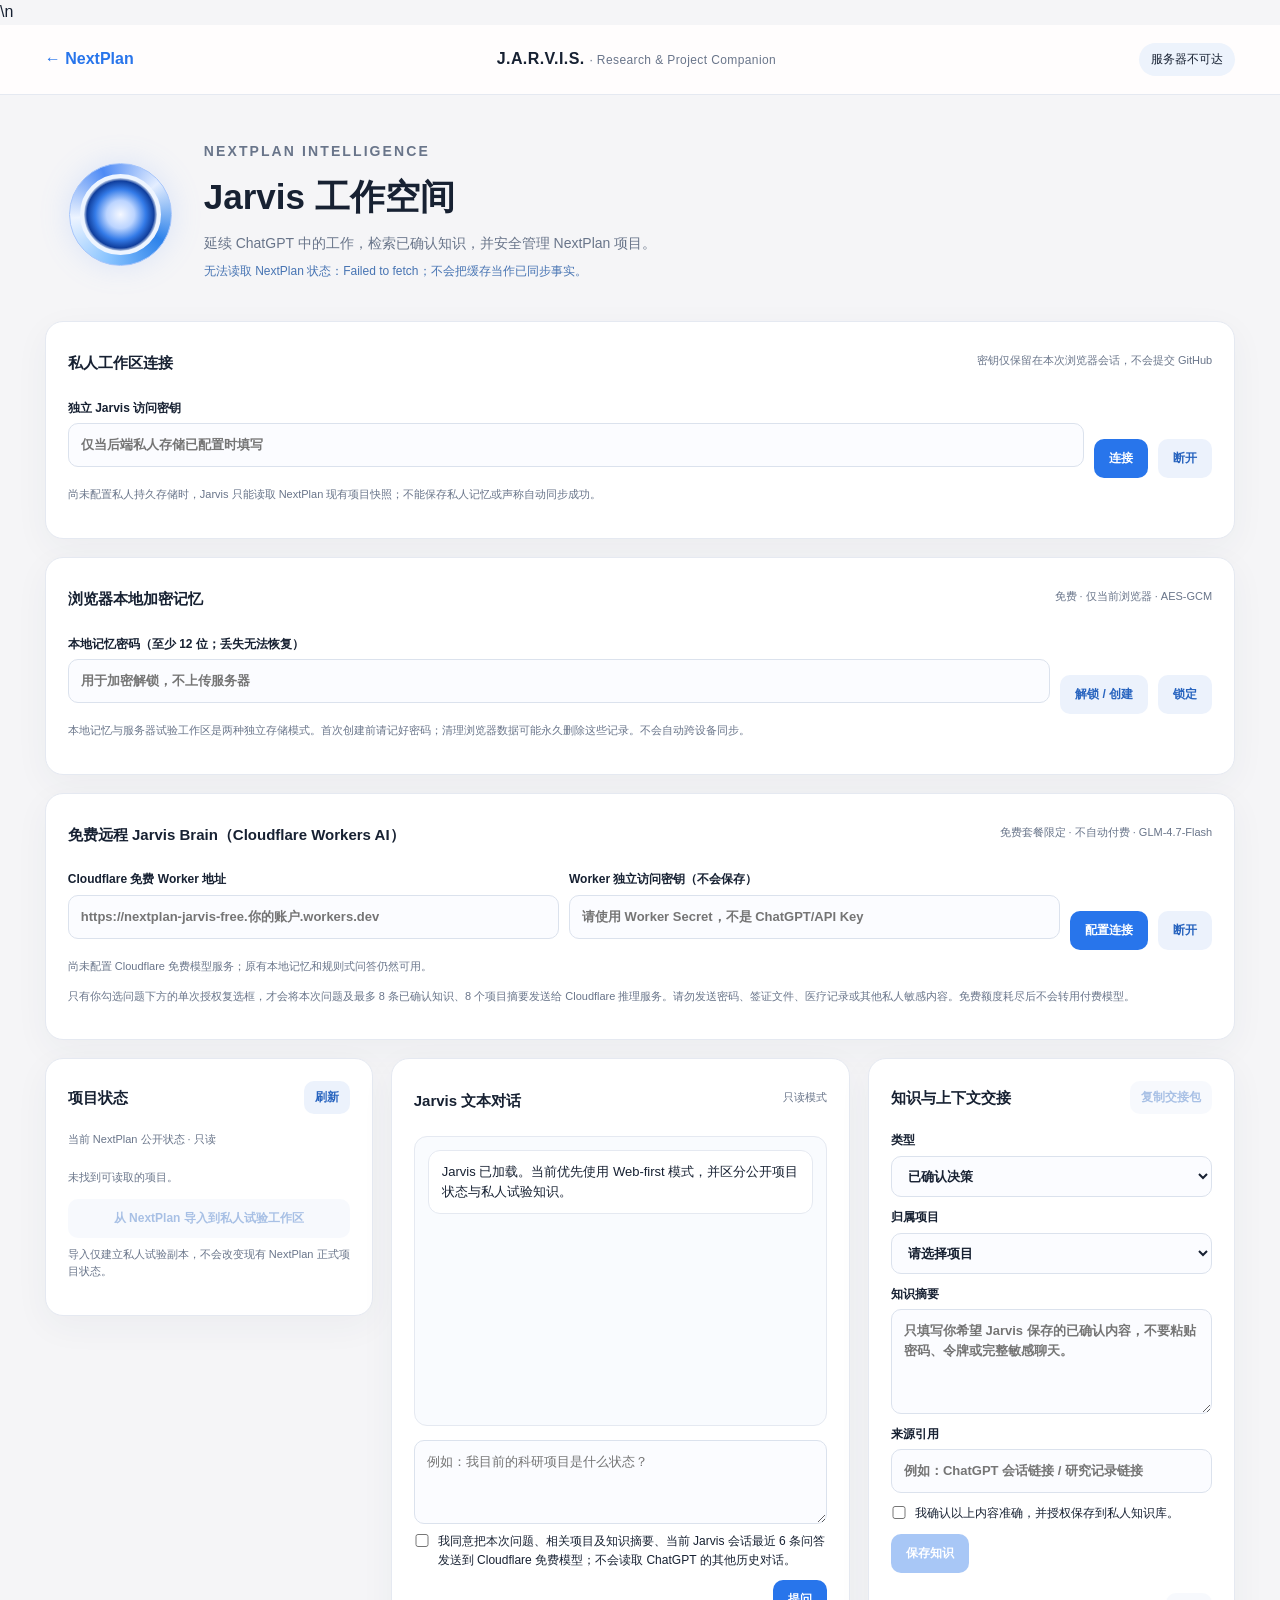
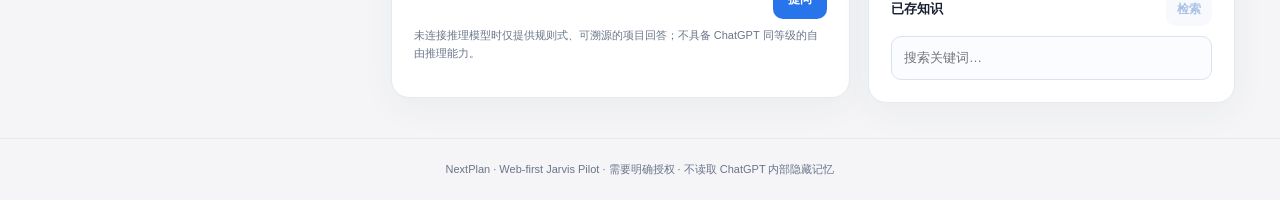
==== jarvis.html @ b39f140a "docs(jarvis): disclose limited current-session history in opt-in free model consent" ====
<!doctype html>
<html lang="zh-CN">
<head>
<meta charset="utf-8">
<meta name="viewport" content="width=device-width, initial-scale=1">
<meta name="color-scheme" content="light dark">
<meta http-equiv="Content-Security-Policy" content="default-src 'self'; script-src 'self'; style-src 'self'; img-src 'self' data:; connect-src 'self' https://lifeos-production-89ce.up.railway.app https://raw.githubusercontent.com https://*.workers.dev; form-action 'none'; base-uri 'self'; object-src 'none'">
<title>NextPlan · Jarvis</title>
<link rel="icon" href="./icon.svg" type="image/svg+xml">
<link rel="stylesheet" href="./jarvis.css">
<script src="./jarvis-local.js" defer></script>\n<script src="./jarvis-free-remote.js" defer></script>
<script src="./jarvis-client.js" defer></script>
</head>
<body>
<header class="bar">
  <a class="brand" href="./index.html">← NextPlan</a>
  <div class="bar-title">J.A.R.V.I.S. <span>· Research & Project Companion</span></div>
  <div class="status" id="connectionStatus">Checking…</div>
</header>
<main>
  <div class="hero">
    <div class="orb" aria-hidden="true"><div class="orb-inner"></div></div>
    <div>
      <p class="eyebrow">NEXTPLAN INTELLIGENCE</p>
      <h1>Jarvis 工作空间</h1>
      <p>延续 ChatGPT 中的工作，检索已确认知识，并安全管理 NextPlan 项目。</p>
      <p id="environmentNotice" class="notice" role="status">读取运行环境…</p>
    </div>
  </div>
  <section class="config panel" aria-labelledby="cfgTitle">
    <div class="sectionHead">
      <h2 id="cfgTitle">私人工作区连接</h2>
      <span class="small">密钥仅保留在本次浏览器会话，不会提交 GitHub</span>
    </div>
    <div class="inline">
      <label class="grow">独立 Jarvis 访问密钥 <input id="jarvisToken" type="password" autocomplete="off" spellcheck="false" placeholder="仅当后端私人存储已配置时填写"></label>
      <button id="connectButton" type="button">连接</button>
      <button id="disconnectButton" type="button" class="secondary">断开</button>
    </div>
    <p class="small">尚未配置私人持久存储时，Jarvis 只能读取 NextPlan 现有项目快照；不能保存私人记忆或声称自动同步成功。</p>
  </section>
  <section class="config panel" aria-labelledby="localTitle">
  <div class="sectionHead"><h2 id="localTitle">浏览器本地加密记忆</h2><span class="small">免费 · 仅当前浏览器 · AES-GCM</span></div>
  <div class="inline">
    <label class="grow">本地记忆密码（至少 12 位；丢失无法恢复）<input id="localPassphrase" type="password" autocomplete="off" placeholder="用于加密解锁，不上传服务器"></label>
    <button id="localUnlockButton" type="button" class="secondary">解锁 / 创建</button>
    <button id="localLockButton" type="button" class="secondary">锁定</button>
  </div>
  <p class="small" id="localStorageNotice">本地记忆与服务器试验工作区是两种独立存储模式。首次创建前请记好密码；清理浏览器数据可能永久删除这些记录。不会自动跨设备同步。</p>
</section>
<section class="config panel" aria-labelledby="freeModelTitle">
  <div class="sectionHead"><h2 id="freeModelTitle">免费远程 Jarvis Brain（Cloudflare Workers AI）</h2><span class="small">免费套餐限定 · 不自动付费 · GLM-4.7-Flash</span></div>
  <div class="inline">
    <label class="grow">Cloudflare 免费 Worker 地址
      <input id="freeModelUrl" type="url" spellcheck="false" autocomplete="off" placeholder="https://nextplan-jarvis-free.你的账户.workers.dev">
    </label>
    <label class="grow">Worker 独立访问密钥（不会保存）
      <input id="freeModelToken" type="password" spellcheck="false" autocomplete="off" placeholder="请使用 Worker Secret，不是 ChatGPT/API Key">
    </label>
    <button id="freeConnect" type="button">配置连接</button>
    <button id="freeDisconnect" type="button" class="secondary">断开</button>
  </div>
  <p id="freeModelStatus" class="small" role="status">尚未配置 Cloudflare 免费模型服务；原有本地记忆和规则式问答仍然可用。</p>
  <p class="small">只有你勾选问题下方的单次授权复选框，才会将本次问题及最多 8 条已确认知识、8 个项目摘要发送给 Cloudflare 推理服务。请勿发送密码、签证文件、医疗记录或其他私人敏感内容。免费额度耗尽后不会转用付费模型。</p>
</section>
<div class="columns">
    <section class="panel" aria-labelledby="projectsTitle">
      <div class="sectionHead"><h2 id="projectsTitle">项目状态</h2><button type="button" id="refreshProjects" class="secondary compact">刷新</button></div>
      <p id="projectScope" class="small">正在读取…</p>
      <div id="projectList" class="items" aria-live="polite"></div>
      <button id="bootstrapButton" type="button" class="secondary full" disabled>从 NextPlan 导入到私人试验工作区</button>
      <p class="small">导入仅建立私人试验副本，不会改变现有 NextPlan 正式项目状态。</p>
    </section>
    <section class="panel" aria-labelledby="askTitle">
      <div class="sectionHead"><h2 id="askTitle">Jarvis 文本对话</h2><span class="small" id="brainMode">只读模式</span></div>
      <div id="conversation" class="conversation" aria-live="polite"></div>
      <form id="askForm">
        <label class="sr-only" for="question">向 Jarvis 提问</label>
        <textarea id="question" maxlength="1000" rows="3" required placeholder="例如：我目前的科研项目是什么状态？"></textarea>
        <label class="check"><input type="checkbox" id="modelConsent"> 我同意把本次问题、相关项目及知识摘要、当前 Jarvis 会话最近 6 条问答发送到 Cloudflare 免费模型；不会读取 ChatGPT 的其他历史对话。</label>
        <div class="inline end"><button type="submit">提问</button></div>
      </form>
      <p class="small">未连接推理模型时仅提供规则式、可溯源的项目回答；不具备 ChatGPT 同等级的自由推理能力。</p>
    </section>
    <section class="panel" aria-labelledby="knowledgeTitle">
      <div class="sectionHead"><h2 id="knowledgeTitle">知识与上下文交接</h2><button id="copyBundle" type="button" class="secondary compact" disabled>复制交接包</button></div>
      <form id="knowledgeForm">
        <label>类型 <select id="knowledgeType"><option value="decision">已确认决策</option><option value="observation">观察结果</option><option value="hypothesis">研究假设</option><option value="preference">偏好</option><option value="handoff">工作交接</option></select></label>
        <label>归属项目 <select id="knowledgeProject" required><option value="">请选择项目</option></select></label>
        <label>知识摘要 <textarea id="knowledgeSummary" maxlength="1800" rows="4" required placeholder="只填写你希望 Jarvis 保存的已确认内容，不要粘贴密码、令牌或完整敏感聊天。"></textarea></label>
        <label>来源引用 <input id="knowledgeSource" maxlength="500" required placeholder="例如：ChatGPT 会话链接 / 研究记录链接"></label>
        <label class="check"><input id="knowledgeConfirm" type="checkbox" required>我确认以上内容准确，并授权保存到私人知识库。</label>
        <button type="submit" id="saveKnowledge" disabled>保存知识</button>
      </form>
      <div class="sectionHead lower"><h3>已存知识</h3><button id="refreshKnowledge" type="button" class="secondary compact" disabled>检索</button></div>
      <label class="sr-only" for="knowledgeQuery">搜索知识</label>
      <input id="knowledgeQuery" placeholder="搜索关键词…" maxlength="200">
      <div id="knowledgeList" class="items" aria-live="polite"></div>
    </section>
  </div>
</main>
<footer>NextPlan · Web-first Jarvis Pilot · 需要明确授权 · 不读取 ChatGPT 内部隐藏记忆</footer>
</body>
</html>
---- jarvis.css ----
:root{font-family:Inter,-apple-system,BlinkMacSystemFont,"Segoe UI","PingFang SC",sans-serif;--bg:#f5f5f7;--surface:#fff;--ink:#172132;--soft:#69758a;--line:#e5e9f1;--blue:#2875eb;--shadow:0 10px 35px #2739550c;color-scheme:light}
*{box-sizing:border-box}html{background:var(--bg)}body{background:var(--bg);color:var(--ink);margin:0;min-height:100vh;line-height:1.55}
.bar{height:70px;background:#fffdfdfa;border-bottom:1px solid var(--line);padding:0 clamp(16px,3.5vw,52px);display:flex;justify-content:space-between;align-items:center;gap:16px}
.brand{text-decoration:none;color:var(--blue);font-weight:700;white-space:nowrap}.bar-title{font-size:16px;font-weight:700;letter-spacing:.025em}.bar-title span{font-size:12px;font-weight:500;color:var(--soft)}.status{font-size:12px;background:#edf3fc;padding:7px 12px;border-radius:18px;white-space:nowrap}
main{max-width:1500px;margin:auto;padding:24px clamp(14px,3.5vw,52px) 35px}
.hero{display:flex;gap:32px;align-items:center;padding:22px 24px 32px}.eyebrow{font-size:11px;color:var(--blue);font-weight:750;letter-spacing:.15em;margin:0 0 8px}
h1{font-weight:670;font-size:clamp(26px,3vw,35px);margin:0 0 8px}h2{font-size:15px;margin:0}h3{font-size:13px;margin:0}.hero p{color:var(--soft);max-width:750px;margin:0 0 8px;font-size:14px}
.orb{flex:none;position:relative;width:103px;height:103px;border:1px solid #a6c5fb;border-radius:100%;background:conic-gradient(from 50deg,#e4eeff,#2d82ea,#87c3ff,#edf4ff,#4d8af5,#e4eeff);padding:10px;box-shadow:0 0 30px #78a9ff35;animation:spin 16s linear infinite}.orb-inner{border-radius:50%;width:100%;height:100%;background:radial-gradient(circle,#f5f8ff 0,#bbd4ff 27%,#347be8 49%,#103e9c 65%,#ecf5ff 72%);border:4px solid #eef5ff}@keyframes spin{to{transform:rotate(360deg)}}
.panel{min-width:0;background:var(--surface);border:1px solid var(--line);border-radius:18px;padding:22px;box-shadow:var(--shadow)}.config{margin-bottom:18px}.columns{display:grid;grid-template-columns:1fr 1.4fr 1.12fr;align-items:start;gap:18px}
.sectionHead{display:flex;align-items:center;justify-content:space-between;gap:12px;margin-bottom:17px}.sectionHead.lower{margin:20px 0 10px}.small{color:var(--soft);font-size:11px;margin:8px 0 12px;line-height:1.6}.notice{font-size:12px!important;color:#4774b3!important}.inline{display:flex;align-items:end;gap:10px}.inline.end{justify-content:end}.grow{flex:1}.full{width:100%}
label{display:flex;flex-direction:column;gap:6px;font-size:12px;font-weight:600;margin-bottom:11px}label.check{display:flex;flex-direction:row;align-items:flex-start;gap:8px;font-weight:450;line-height:1.55;cursor:pointer}.check input{width:16px;margin:2px 0 0;flex:none}
input,select,textarea{width:100%;padding:11px 12px;font:inherit;font-size:13px;color:var(--ink);border:1px solid #dbe2ed;border-radius:10px;background:#fbfcff;outline-color:var(--blue)}
input:focus,textarea:focus{box-shadow:0 0 0 3px #317cf51a}textarea{resize:vertical;min-height:75px}
button{border:0;border-radius:10px;background:var(--blue);color:white;padding:11px 15px;font-size:12px;font-weight:680;cursor:pointer;transition:filter .15s}button:hover:not(:disabled){filter:brightness(.94)}button:disabled{opacity:.4;cursor:not-allowed}button.secondary{background:#ecf2fc;color:#2864bf}.compact{padding:8px 11px}
.items{display:grid;gap:7px;max-height:420px;overflow:auto}.item{border:1px solid var(--line);border-radius:12px;padding:10px 12px;word-break:break-word}.itemTitle{font-size:12px;font-weight:650;line-height:1.4}.meta{font-size:11px;color:var(--soft)}.pill{font-size:10px;color:#1763bd;background:#eaf2ff;border-radius:8px;padding:3px 6px;display:inline-block;margin-top:6px}
.conversation{min-height:290px;max-height:550px;overflow-y:auto;border:1px solid var(--line);background:#f9fbfe;border-radius:13px;padding:13px;margin-bottom:14px;display:flex;flex-direction:column;gap:12px}
.message{padding:11px 13px;border-radius:12px;white-space:pre-wrap;font-size:13px;max-width:100%;overflow-wrap:anywhere}.message.user{background:#e8f0fe;align-self:flex-end;max-width:88%}.message.assistant{background:#fff;border:1px solid var(--line);align-self:stretch}
.message .meta{margin-top:8px}.sr-only{position:absolute;width:1px;height:1px;clip:rect(0,0,0,0);overflow:hidden}
footer{text-align:center;font-size:11px;color:var(--soft);padding:22px;border-top:1px solid var(--line)}
@media(max-width:1180px){.columns{grid-template-columns:1fr 1fr}.columns>section:last-child{grid-column:1/-1}}
@media(max-width:700px){.bar{height:auto;min-height:65px;padding:15px}.bar-title span{display:none}.columns{display:block}.columns .panel{margin-bottom:14px}.hero{gap:16px;padding:13px 0 25px}.orb{width:70px;height:70px;padding:7px}main{padding:18px}.inline{flex-wrap:wrap}.inline label.grow{flex:1 1 100%}.sectionHead{align-items:start}}
@media(prefers-reduced-motion:reduce){.orb{animation:none}}
@media(prefers-color-scheme:dark){:root{--bg:#10161f;--surface:#1b2532;--ink:#ecf1fa;--soft:#a4b2c4;--line:#364456;--blue:#74a9ff;--shadow:0 10px 30px #02051044;color-scheme:dark}.bar{background:#141d29}.conversation{background:#141e2b}input,select,textarea{background:#202d3c;color:var(--ink);border-color:#46576b}.message.user{background:#243b59}.message.assistant{background:#233044}.status,.pill,.secondary{background:#273b55!important;color:#bcd6ff!important}}
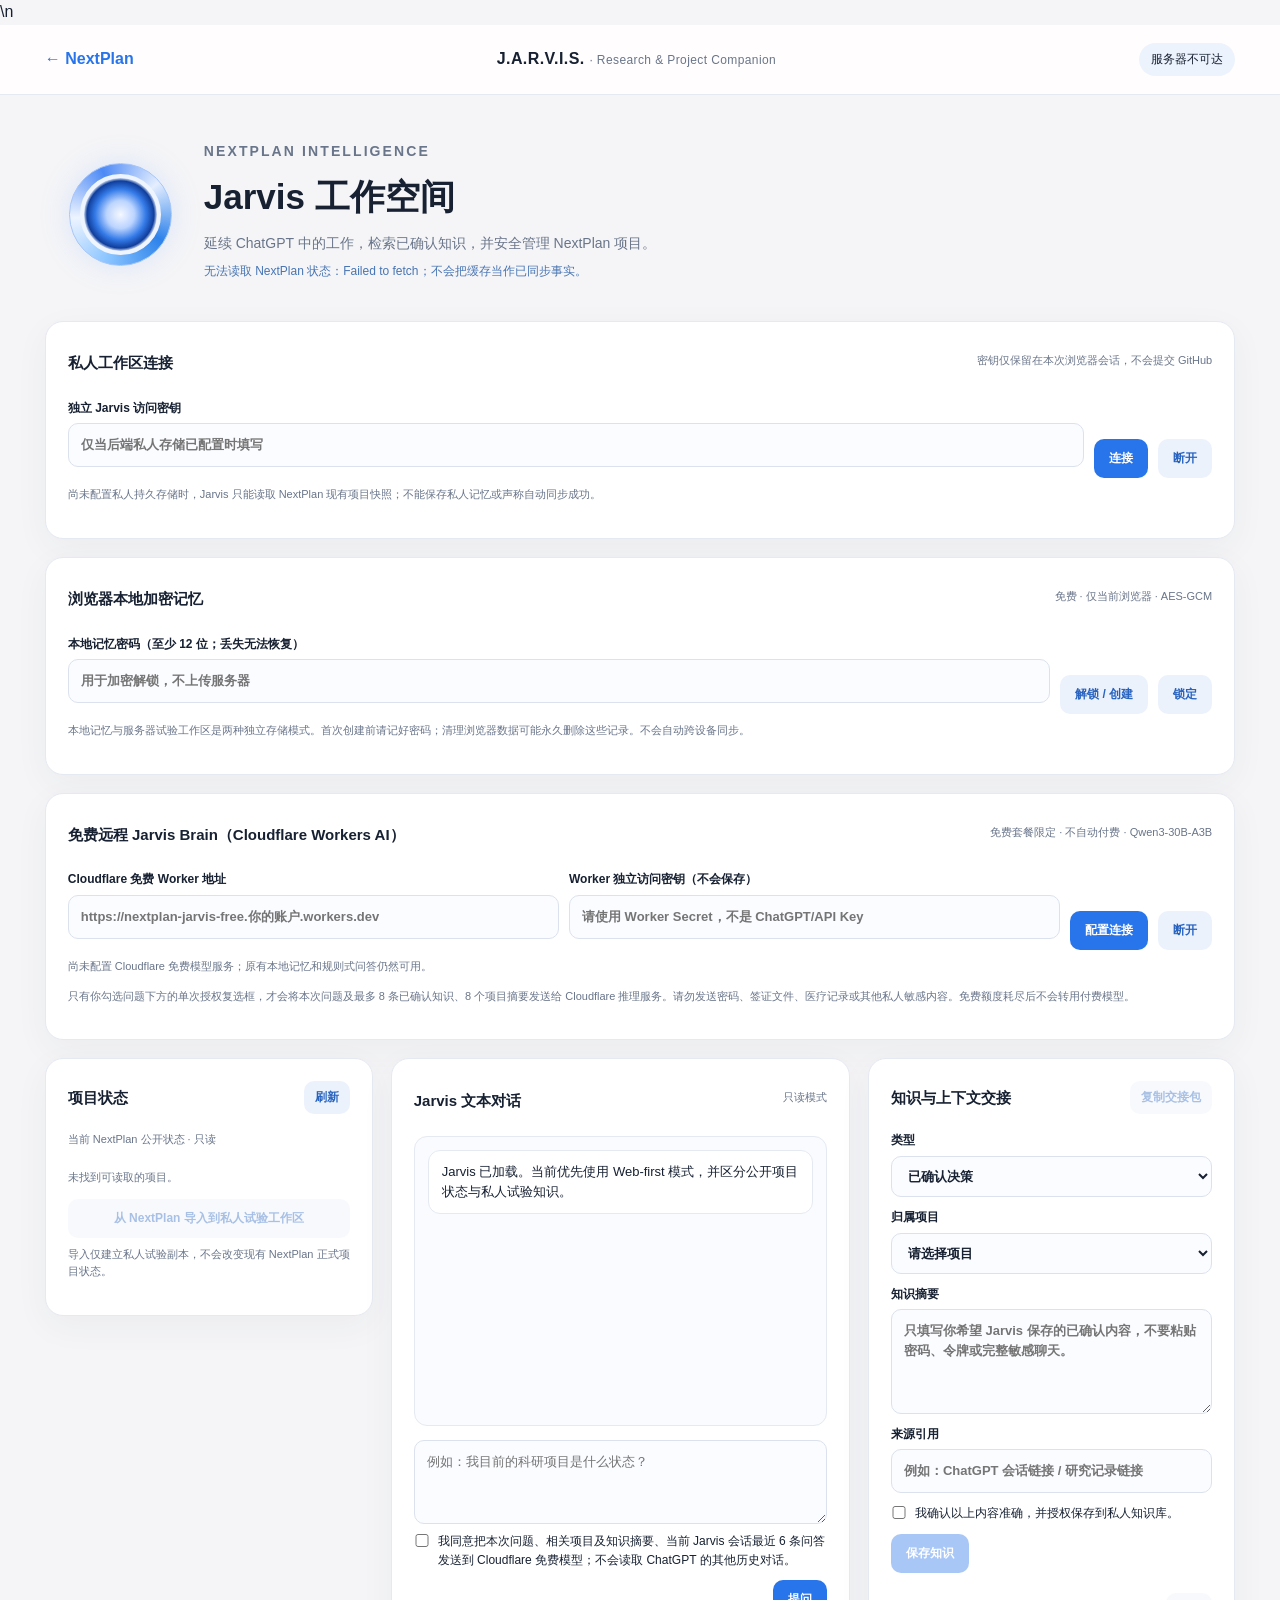
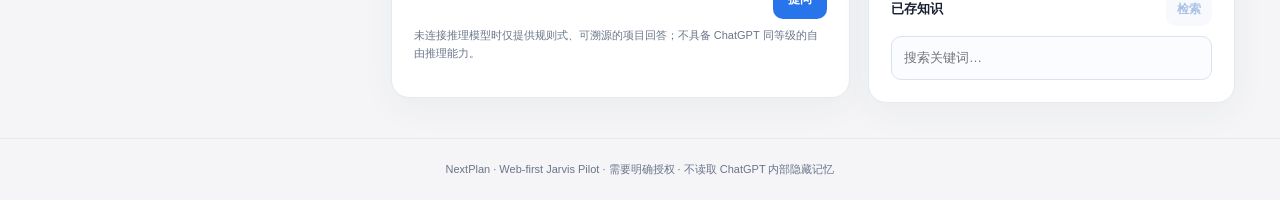
==== commit 9a664580: "feat(jarvis): standardize on open Apache-2.0 Qwen3 model, keep all intelligence orchestration inside" ====
--- a/jarvis.html
+++ b/jarvis.html
@@ -49,7 +49,7 @@
   <p class="small" id="localStorageNotice">本地记忆与服务器试验工作区是两种独立存储模式。首次创建前请记好密码；清理浏览器数据可能永久删除这些记录。不会自动跨设备同步。</p>
 </section>
 <section class="config panel" aria-labelledby="freeModelTitle">
-  <div class="sectionHead"><h2 id="freeModelTitle">免费远程 Jarvis Brain（Cloudflare Workers AI）</h2><span class="small">免费套餐限定 · 不自动付费 · GLM-4.7-Flash</span></div>
+  <div class="sectionHead"><h2 id="freeModelTitle">免费远程 Jarvis Brain（Cloudflare Workers AI）</h2><span class="small">免费套餐限定 · 不自动付费 · Qwen3-30B-A3B</span></div>
   <div class="inline">
     <label class="grow">Cloudflare 免费 Worker 地址
       <input id="freeModelUrl" type="url" spellcheck="false" autocomplete="off" placeholder="https://nextplan-jarvis-free.你的账户.workers.dev">
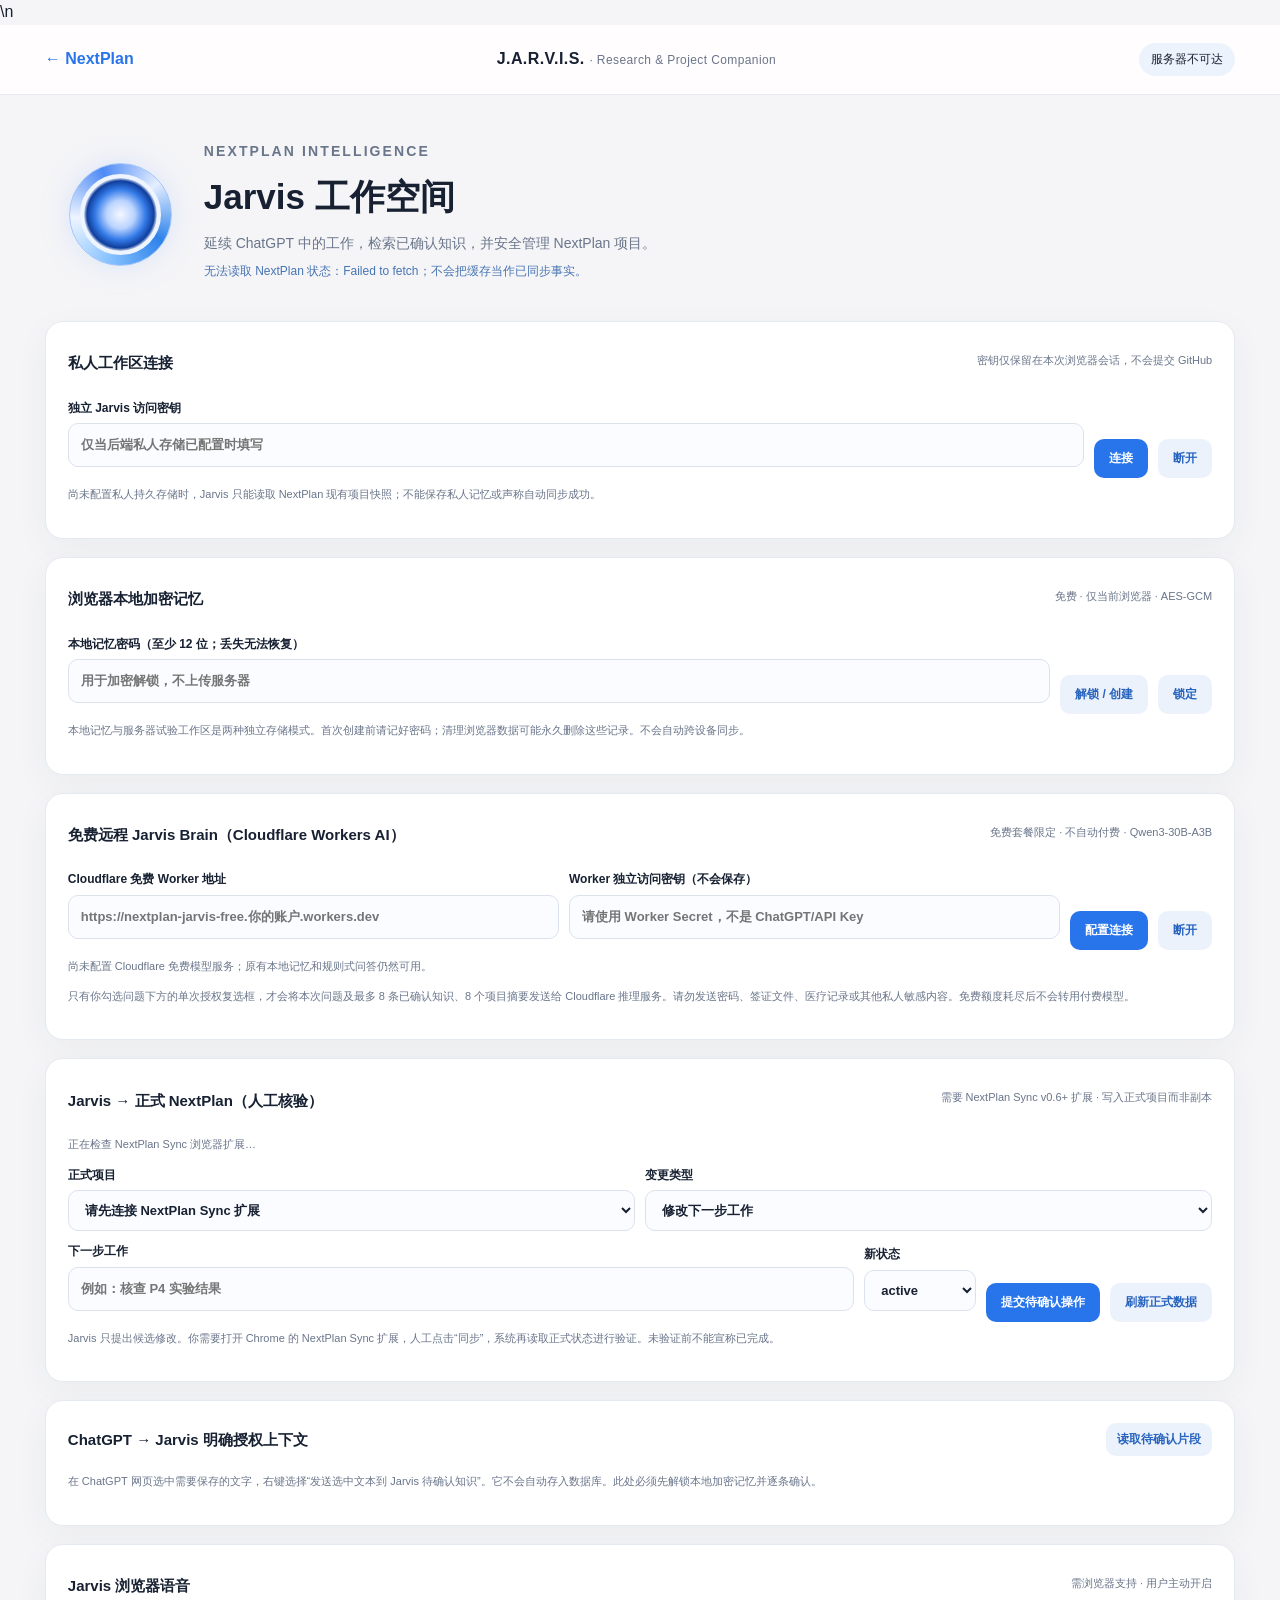
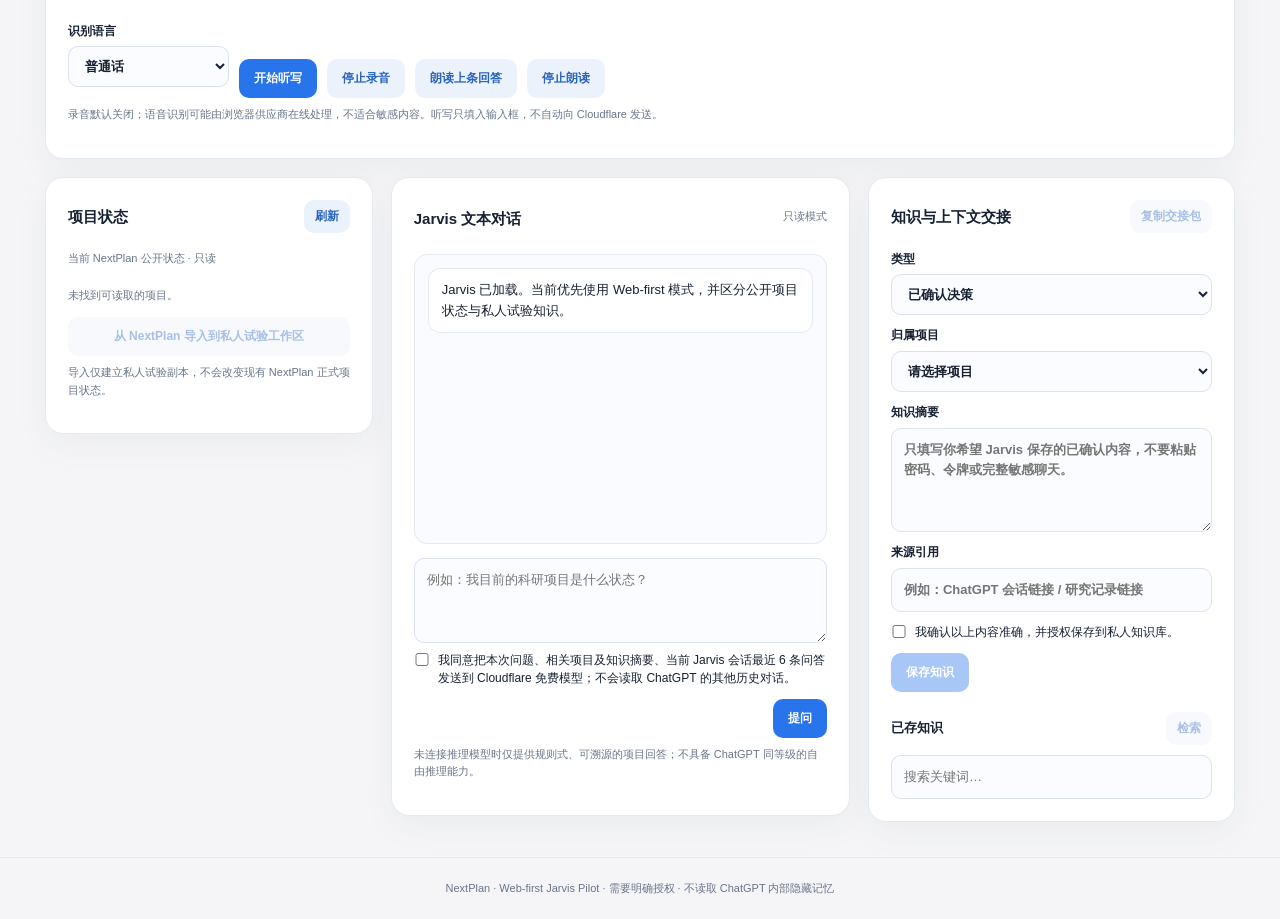
==== commit 305e6a76: "feat(jarvis-web): add reviewed canonical actions, ChatGPT capture inbox and opt-in bilingual speech " ====
--- a/jarvis.html
+++ b/jarvis.html
@@ -9,6 +9,8 @@
 <link rel="icon" href="./icon.svg" type="image/svg+xml">
 <link rel="stylesheet" href="./jarvis.css">
 <script src="./jarvis-local.js" defer></script>\n<script src="./jarvis-free-remote.js" defer></script>
+<script src="./jarvis-bridge-ui.js" defer></script>
+<script src="./jarvis-voice.js" defer></script>
 <script src="./jarvis-client.js" defer></script>
 </head>
 <body>
@@ -63,6 +65,40 @@
   <p id="freeModelStatus" class="small" role="status">尚未配置 Cloudflare 免费模型服务；原有本地记忆和规则式问答仍然可用。</p>
   <p class="small">只有你勾选问题下方的单次授权复选框，才会将本次问题及最多 8 条已确认知识、8 个项目摘要发送给 Cloudflare 推理服务。请勿发送密码、签证文件、医疗记录或其他私人敏感内容。免费额度耗尽后不会转用付费模型。</p>
 </section>
+<section class="config panel" aria-labelledby="actionTitle" id="jarvisActionPanel">
+  <div class="sectionHead"><h2 id="actionTitle">Jarvis → 正式 NextPlan（人工核验）</h2><span class="small">需要 NextPlan Sync v0.6+ 扩展 · 写入正式项目而非副本</span></div>
+  <p class="small" id="jarvisBridgeStatus" role="status">正在检查 NextPlan Sync 浏览器扩展…</p>
+  <form id="jarvisCanonicalForm">
+    <div class="inline">
+      <label class="grow">正式项目<select id="jarvisCanonicalProject" required><option value="">请先连接 NextPlan Sync 扩展</option></select></label>
+      <label class="grow">变更类型<select id="jarvisCanonicalField"><option value="next_action">修改下一步工作</option><option value="status">修改项目状态</option></select></label>
+    </div>
+    <div class="inline">
+      <label class="grow">下一步工作<input id="jarvisCanonicalNext" maxlength="500" placeholder="例如：核查 P4 实验结果"></label>
+      <label>新状态<select id="jarvisCanonicalStatus"><option value="active">active</option><option value="planned">planned</option><option value="waiting">waiting</option><option value="blocked">blocked</option><option value="completed">completed</option></select></label>
+      <button type="submit">提交待确认操作</button>
+      <button type="button" class="secondary" id="jarvisCanonicalRefresh">刷新正式数据</button>
+    </div>
+  </form>
+  <p class="small">Jarvis 只提出候选修改。你需要打开 Chrome 的 NextPlan Sync 扩展，人工点击“同步”，系统再读取正式状态进行验证。未验证前不能宣称已完成。</p>
+</section>
+<section class="config panel" aria-labelledby="captureTitle">
+  <div class="sectionHead"><h2 id="captureTitle">ChatGPT → Jarvis 明确授权上下文</h2>
+  <button id="jarvisCaptureRefresh" type="button" class="secondary compact">读取待确认片段</button></div>
+  <p class="small">在 ChatGPT 网页选中需要保存的文字，右键选择“发送选中文本到 Jarvis 待确认知识”。它不会自动存入数据库。此处必须先解锁本地加密记忆并逐条确认。</p>
+  <div id="jarvisCaptureList" class="items" aria-live="polite"></div>
+</section>
+<section class="config panel" aria-labelledby="voiceTitle">
+  <div class="sectionHead"><h2 id="voiceTitle">Jarvis 浏览器语音</h2><span class="small">需浏览器支持 · 用户主动开启</span></div>
+  <div class="inline">
+    <label>识别语言<select id="jarvisVoiceLanguage"><option value="zh-CN">普通话</option><option value="en-AU">English (Australia)</option></select></label>
+    <button id="jarvisMicStart" type="button">开始听写</button>
+    <button id="jarvisMicStop" type="button" class="secondary">停止录音</button>
+    <button id="jarvisSpeakAnswer" type="button" class="secondary">朗读上条回答</button>
+    <button id="jarvisStopSpeaking" type="button" class="secondary">停止朗读</button>
+  </div>
+  <p id="jarvisVoiceStatus" class="small" role="status">录音默认关闭；语音识别可能由浏览器供应商在线处理，不适合敏感内容。听写只填入输入框，不自动向 Cloudflare 发送。</p>
+</section>
 <div class="columns">
     <section class="panel" aria-labelledby="projectsTitle">
       <div class="sectionHead"><h2 id="projectsTitle">项目状态</h2><button type="button" id="refreshProjects" class="secondary compact">刷新</button></div>
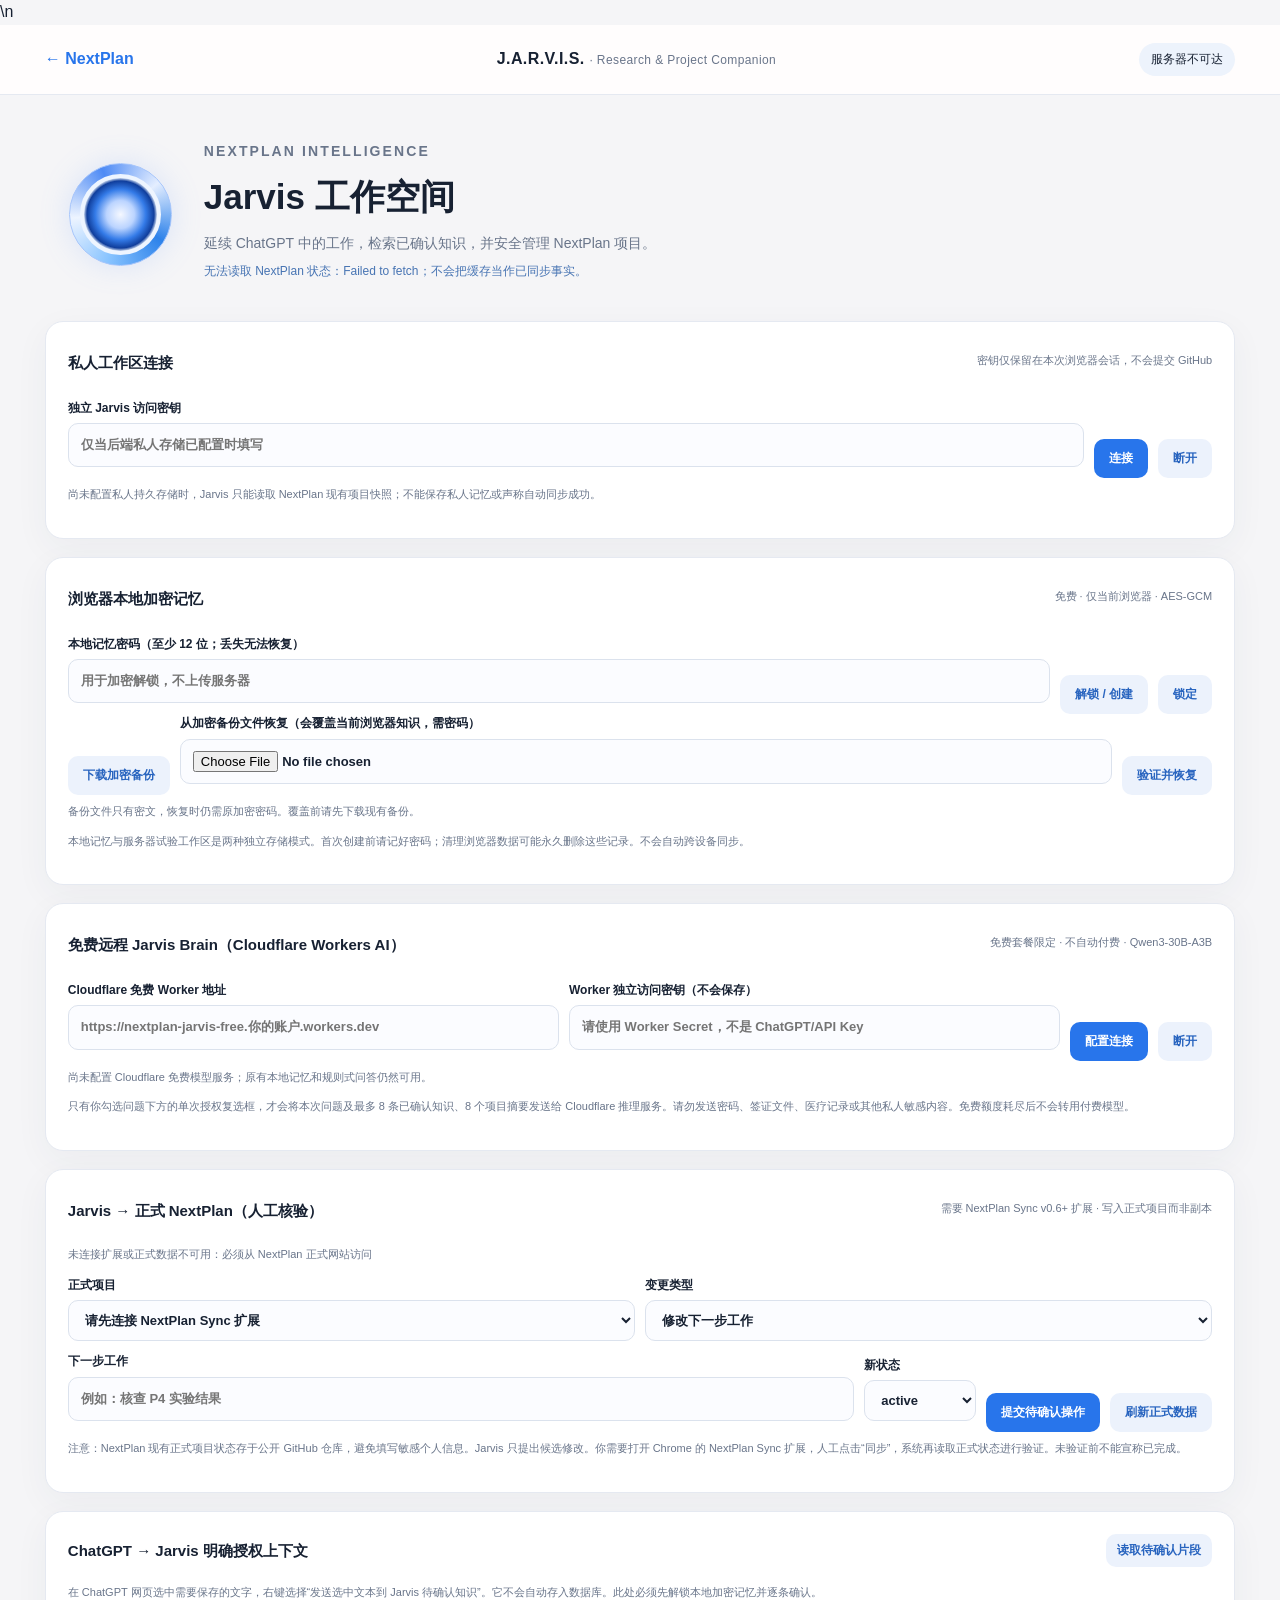
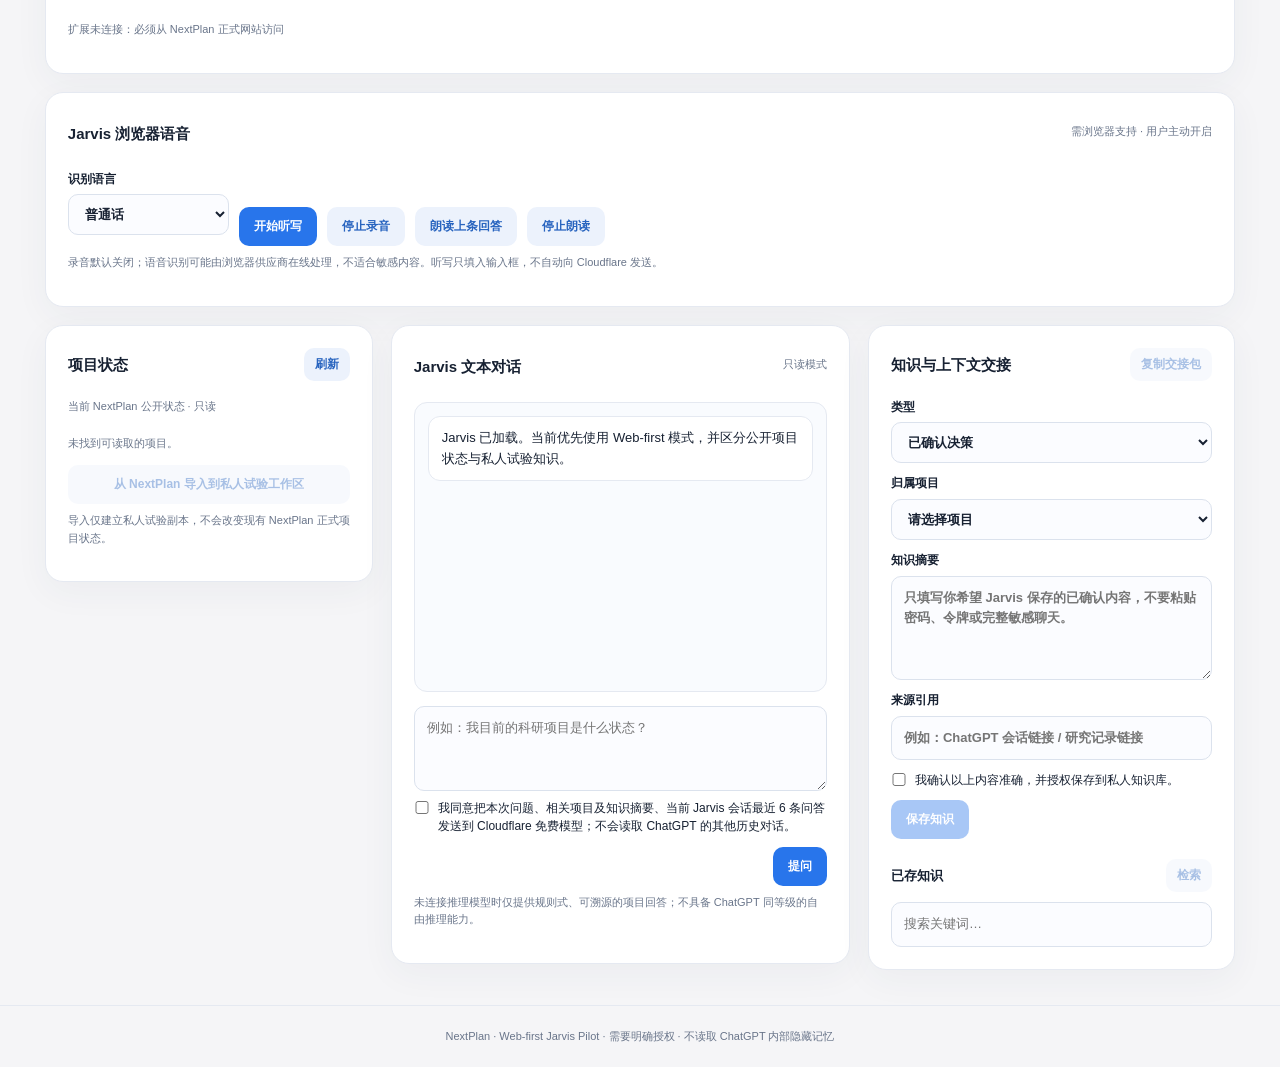
==== commit c6fd1894: "feat(jarvis-memory): expose encrypted backup/restore with safeguards; warn canonical GitHub is publi" ====
--- a/jarvis.html
+++ b/jarvis.html
@@ -48,6 +48,14 @@
     <button id="localUnlockButton" type="button" class="secondary">解锁 / 创建</button>
     <button id="localLockButton" type="button" class="secondary">锁定</button>
   </div>
+  <div class="inline">
+    <button id="jarvisMemoryBackup" type="button" class="secondary">下载加密备份</button>
+    <label class="grow">从加密备份文件恢复（会覆盖当前浏览器知识，需密码）
+      <input id="jarvisMemoryRestoreFile" type="file" accept=".json,application/json">
+    </label>
+    <button id="jarvisMemoryRestore" type="button" class="secondary">验证并恢复</button>
+  </div>
+  <p class="small" id="jarvisBackupStatus" role="status">备份文件只有密文，恢复时仍需原加密密码。覆盖前请先下载现有备份。</p>
   <p class="small" id="localStorageNotice">本地记忆与服务器试验工作区是两种独立存储模式。首次创建前请记好密码；清理浏览器数据可能永久删除这些记录。不会自动跨设备同步。</p>
 </section>
 <section class="config panel" aria-labelledby="freeModelTitle">
@@ -80,7 +88,7 @@
       <button type="button" class="secondary" id="jarvisCanonicalRefresh">刷新正式数据</button>
     </div>
   </form>
-  <p class="small">Jarvis 只提出候选修改。你需要打开 Chrome 的 NextPlan Sync 扩展，人工点击“同步”，系统再读取正式状态进行验证。未验证前不能宣称已完成。</p>
+  <p class="small">注意：NextPlan 现有正式项目状态存于公开 GitHub 仓库，避免填写敏感个人信息。Jarvis 只提出候选修改。你需要打开 Chrome 的 NextPlan Sync 扩展，人工点击“同步”，系统再读取正式状态进行验证。未验证前不能宣称已完成。</p>
 </section>
 <section class="config panel" aria-labelledby="captureTitle">
   <div class="sectionHead"><h2 id="captureTitle">ChatGPT → Jarvis 明确授权上下文</h2>
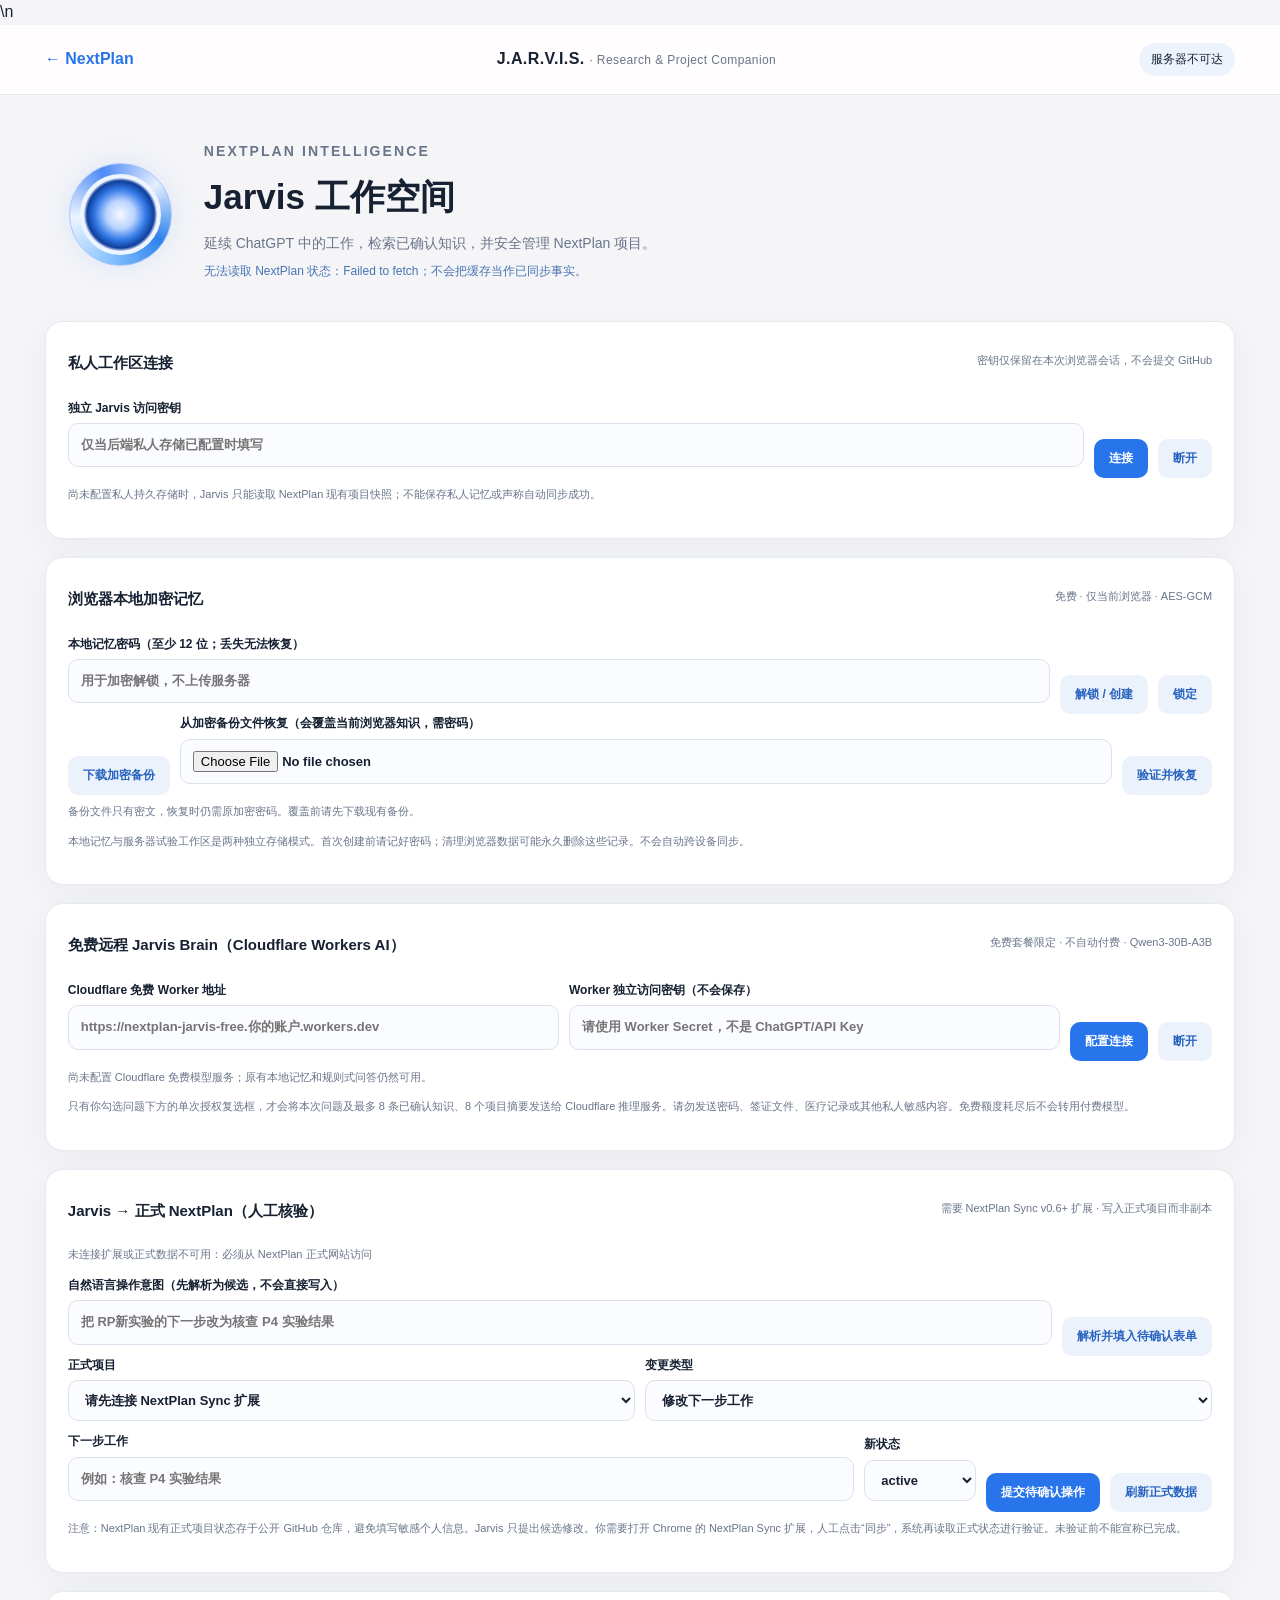
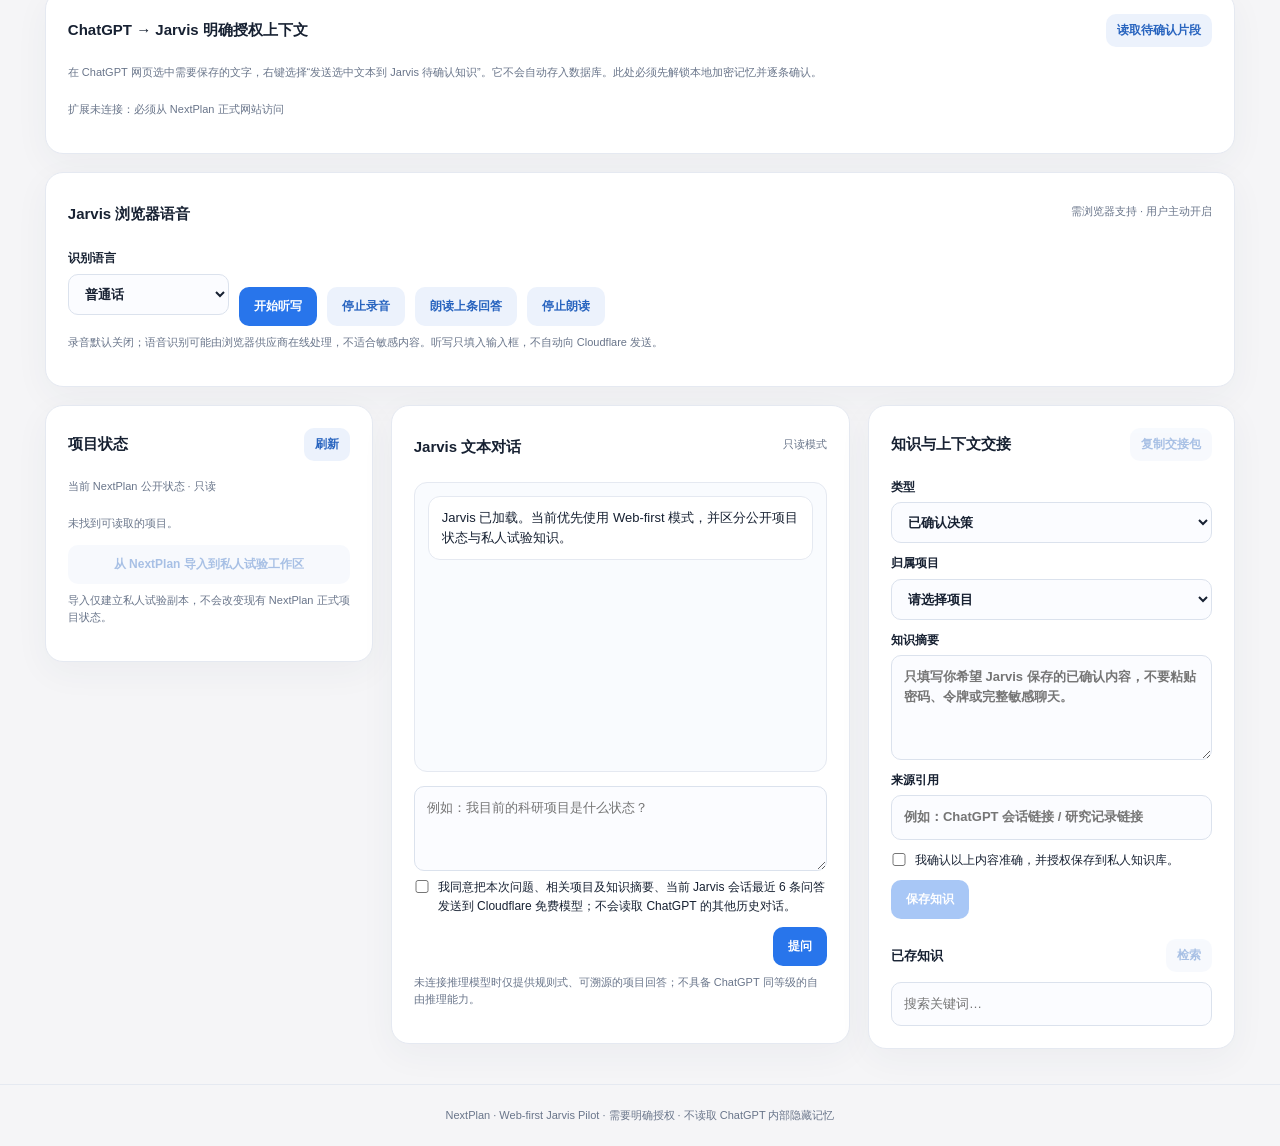
==== commit 5d058980: "feat(jarvis): add natural-language project action preflight without autonomous writes" ====
--- a/jarvis.html
+++ b/jarvis.html
@@ -9,6 +9,7 @@
 <link rel="icon" href="./icon.svg" type="image/svg+xml">
 <link rel="stylesheet" href="./jarvis.css">
 <script src="./jarvis-local.js" defer></script>\n<script src="./jarvis-free-remote.js" defer></script>
+<script src="./jarvis-memory-ui.js" defer></script>
 <script src="./jarvis-bridge-ui.js" defer></script>
 <script src="./jarvis-voice.js" defer></script>
 <script src="./jarvis-client.js" defer></script>
@@ -76,6 +77,10 @@
 <section class="config panel" aria-labelledby="actionTitle" id="jarvisActionPanel">
   <div class="sectionHead"><h2 id="actionTitle">Jarvis → 正式 NextPlan（人工核验）</h2><span class="small">需要 NextPlan Sync v0.6+ 扩展 · 写入正式项目而非副本</span></div>
   <p class="small" id="jarvisBridgeStatus" role="status">正在检查 NextPlan Sync 浏览器扩展…</p>
+  <div class="inline">
+    <label class="grow">自然语言操作意图（先解析为候选，不会直接写入）<input id="jarvisActionSentence" maxlength="500" placeholder="把 RP新实验的下一步改为核查 P4 实验结果"></label>
+    <button id="jarvisActionParse" type="button" class="secondary">解析并填入待确认表单</button>
+  </div>
   <form id="jarvisCanonicalForm">
     <div class="inline">
       <label class="grow">正式项目<select id="jarvisCanonicalProject" required><option value="">请先连接 NextPlan Sync 扩展</option></select></label>
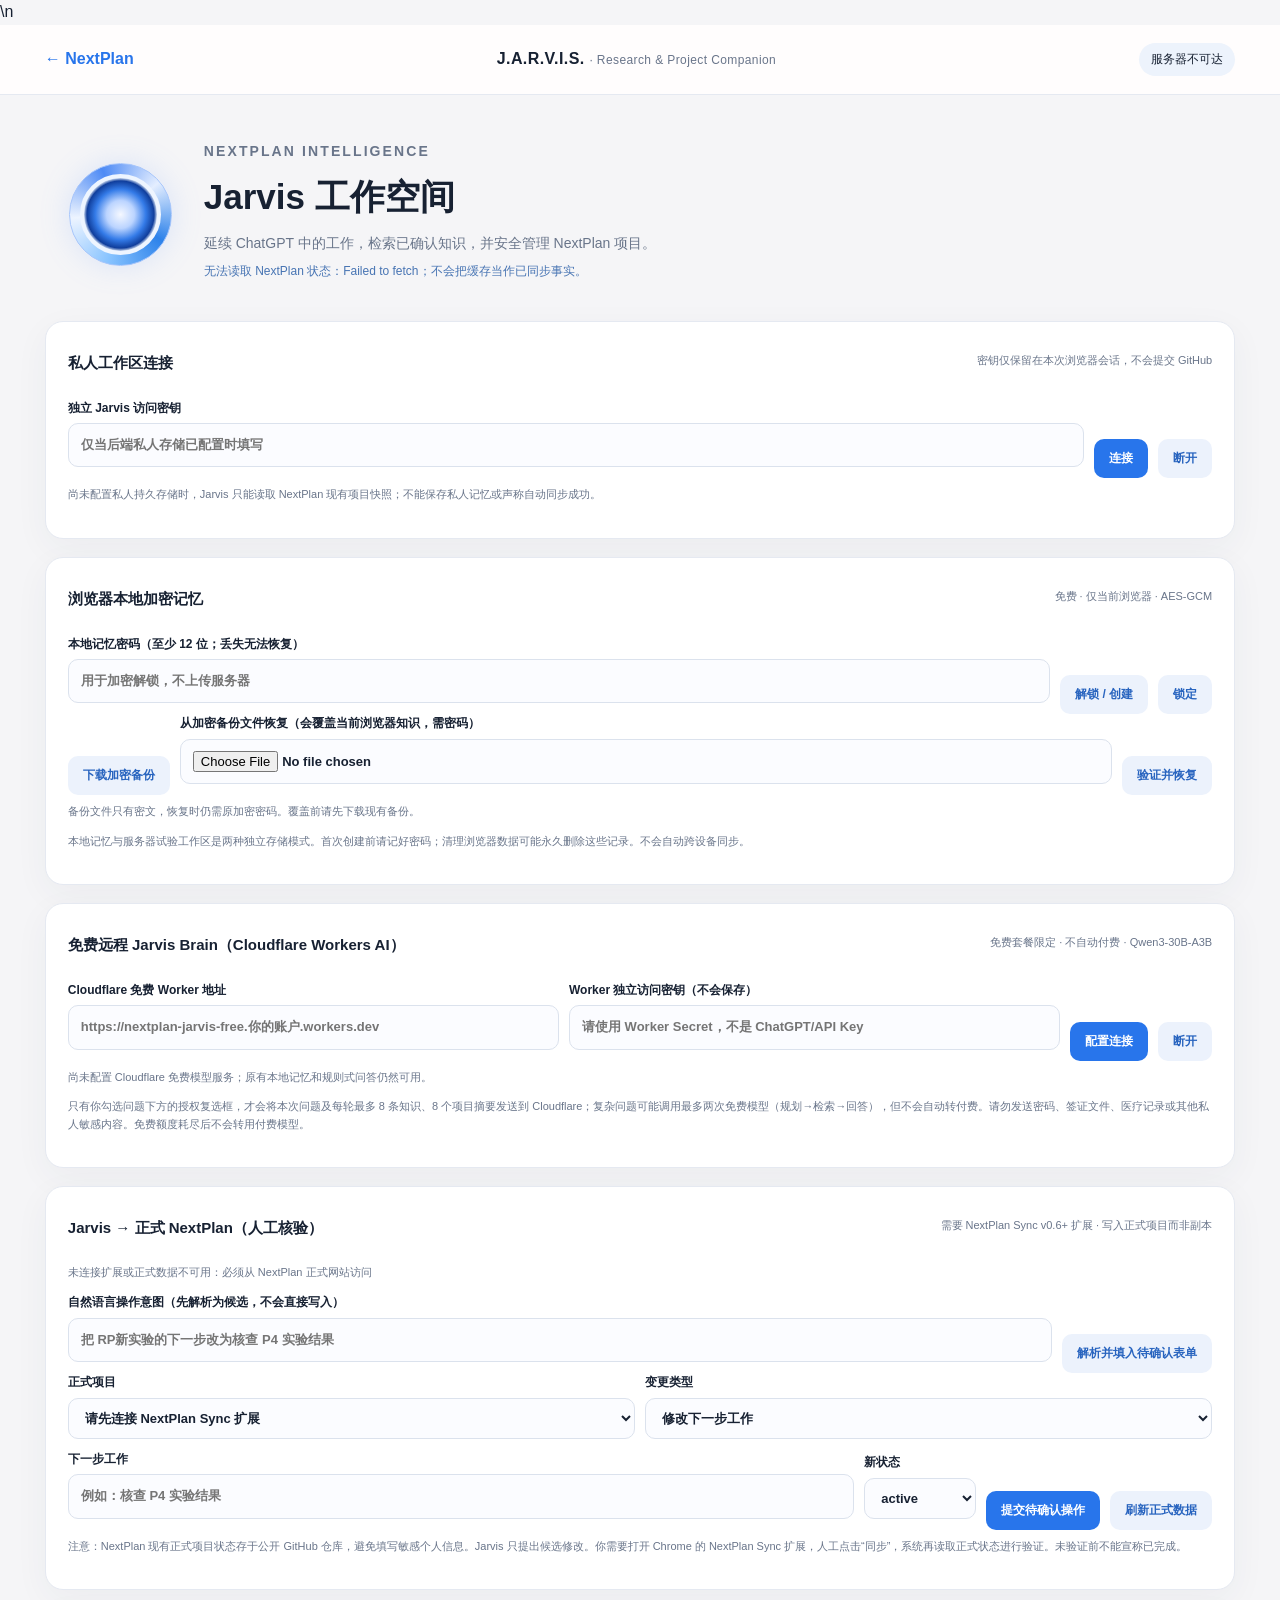
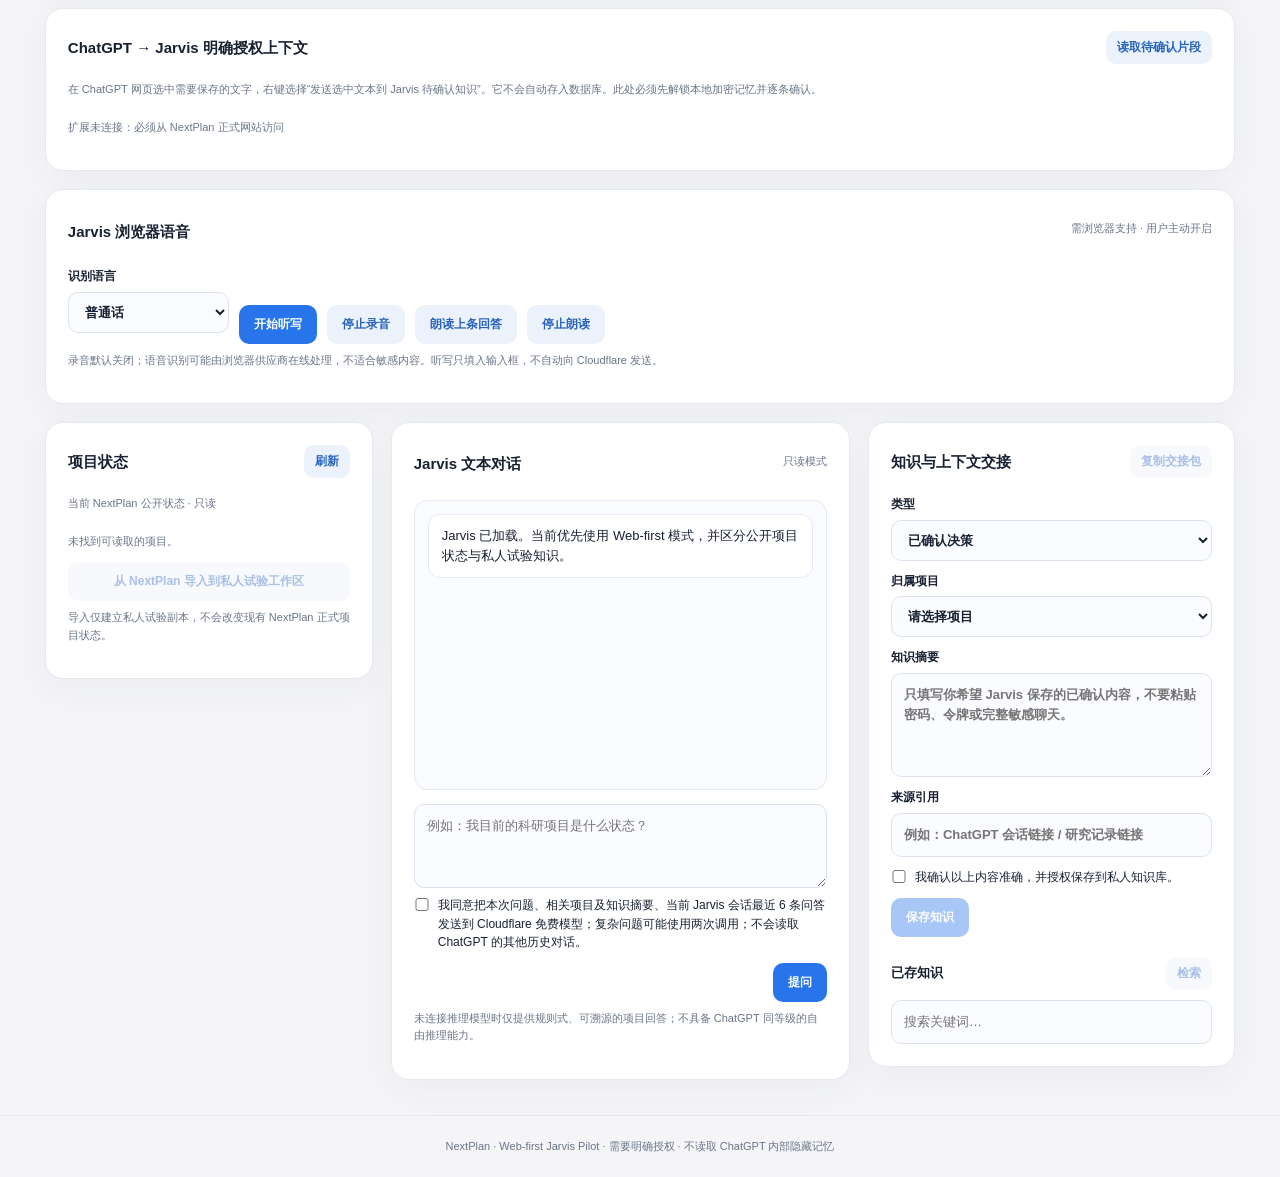
==== commit 98237745: "docs(jarvis): disclose bounded planning inference calls and evidence limits" ====
--- a/jarvis.html
+++ b/jarvis.html
@@ -10,6 +10,7 @@
 <link rel="stylesheet" href="./jarvis.css">
 <script src="./jarvis-local.js" defer></script>\n<script src="./jarvis-free-remote.js" defer></script>
 <script src="./jarvis-memory-ui.js" defer></script>
+<script src="./jarvis-action-parse.js" defer></script>
 <script src="./jarvis-bridge-ui.js" defer></script>
 <script src="./jarvis-voice.js" defer></script>
 <script src="./jarvis-client.js" defer></script>
@@ -72,7 +73,7 @@
     <button id="freeDisconnect" type="button" class="secondary">断开</button>
   </div>
   <p id="freeModelStatus" class="small" role="status">尚未配置 Cloudflare 免费模型服务；原有本地记忆和规则式问答仍然可用。</p>
-  <p class="small">只有你勾选问题下方的单次授权复选框，才会将本次问题及最多 8 条已确认知识、8 个项目摘要发送给 Cloudflare 推理服务。请勿发送密码、签证文件、医疗记录或其他私人敏感内容。免费额度耗尽后不会转用付费模型。</p>
+  <p class="small">只有你勾选问题下方的授权复选框，才会将本次问题及每轮最多 8 条知识、8 个项目摘要发送到 Cloudflare；复杂问题可能调用最多两次免费模型（规划→检索→回答），但不会自动转付费。请勿发送密码、签证文件、医疗记录或其他私人敏感内容。免费额度耗尽后不会转用付费模型。</p>
 </section>
 <section class="config panel" aria-labelledby="actionTitle" id="jarvisActionPanel">
   <div class="sectionHead"><h2 id="actionTitle">Jarvis → 正式 NextPlan（人工核验）</h2><span class="small">需要 NextPlan Sync v0.6+ 扩展 · 写入正式项目而非副本</span></div>
@@ -126,7 +127,7 @@
       <form id="askForm">
         <label class="sr-only" for="question">向 Jarvis 提问</label>
         <textarea id="question" maxlength="1000" rows="3" required placeholder="例如：我目前的科研项目是什么状态？"></textarea>
-        <label class="check"><input type="checkbox" id="modelConsent"> 我同意把本次问题、相关项目及知识摘要、当前 Jarvis 会话最近 6 条问答发送到 Cloudflare 免费模型；不会读取 ChatGPT 的其他历史对话。</label>
+        <label class="check"><input type="checkbox" id="modelConsent"> 我同意把本次问题、相关项目及知识摘要、当前 Jarvis 会话最近 6 条问答发送到 Cloudflare 免费模型；复杂问题可能使用两次调用；不会读取 ChatGPT 的其他历史对话。</label>
         <div class="inline end"><button type="submit">提问</button></div>
       </form>
       <p class="small">未连接推理模型时仅提供规则式、可溯源的项目回答；不具备 ChatGPT 同等级的自由推理能力。</p>
